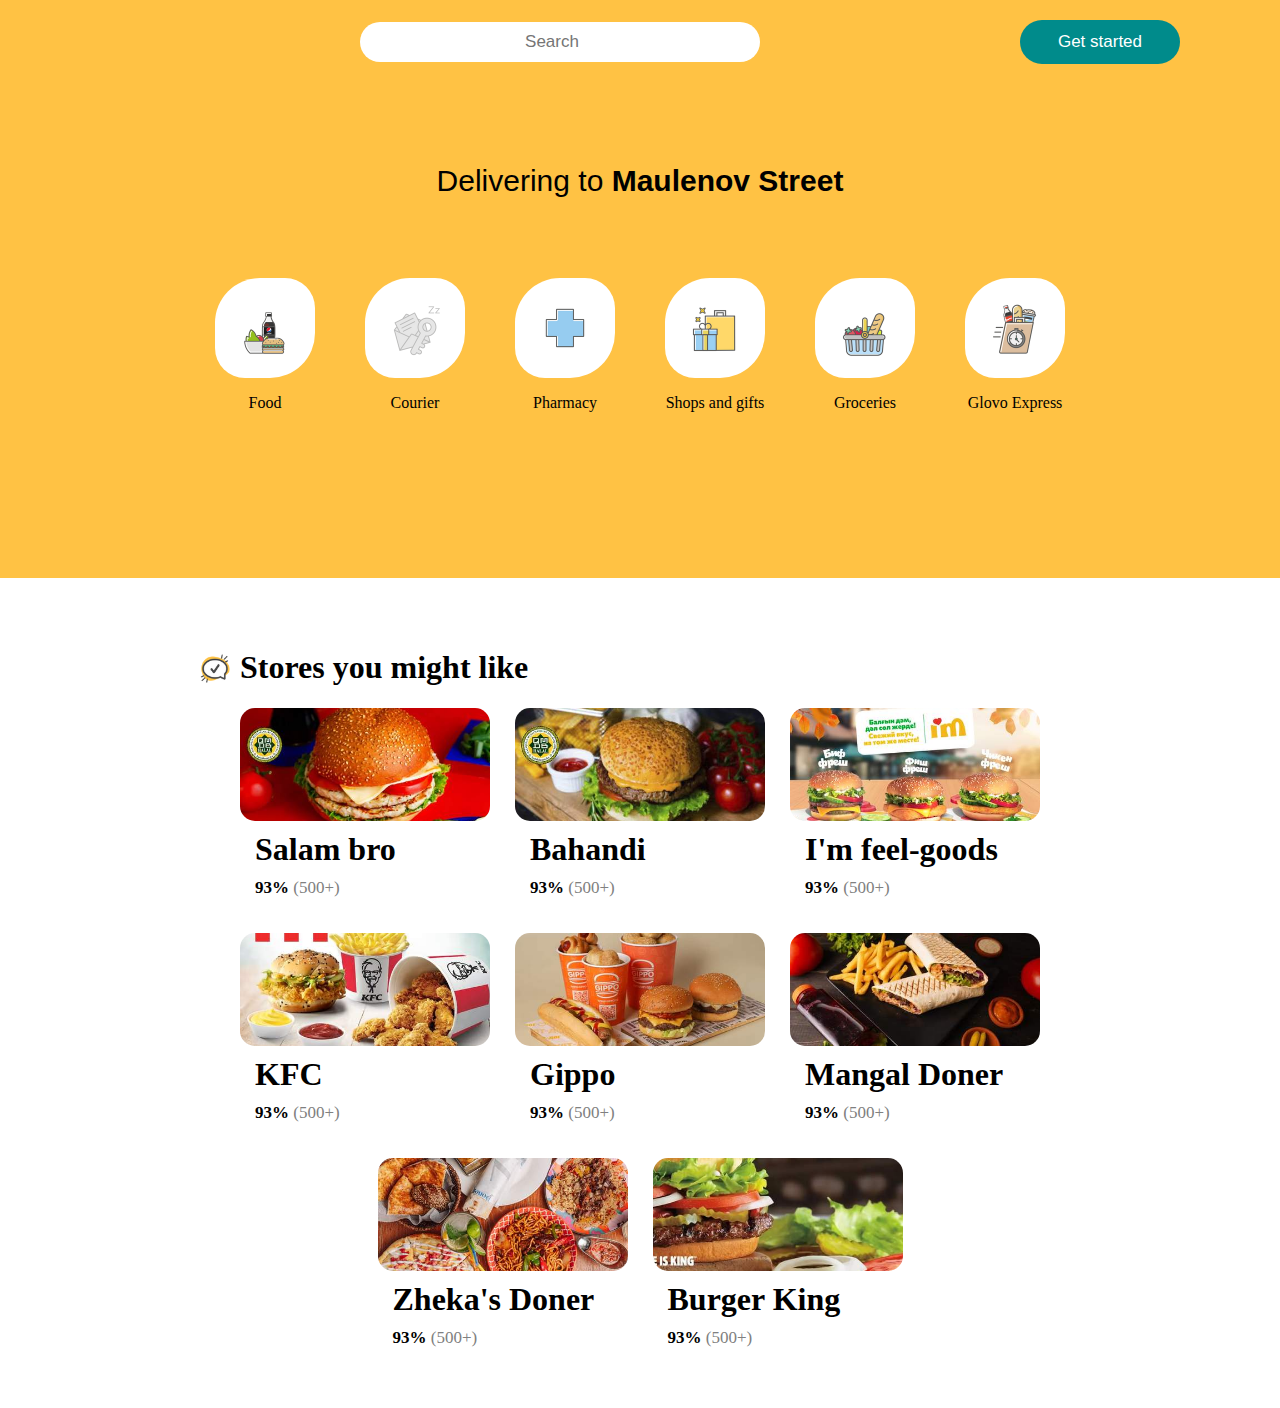
==== js/29.01.24-dom/index.html @ 17fbd137 "05,02,24" ====
<!DOCTYPE html>
  <html>
    <head>
      <title>Document Object Model</title>
      <link rel="stylesheet" href="index.css">
    </head>
    <body>
    <div class="header div">
      <header>
          <div class="header-logo">
            <img src="https://seeklogo.com/images/G/glovo-logo-AD78012757-seeklogo.com.png" alt="" class="header-img">
          </div>
          <form action="" class="header-form">
            <button><ion-icon name="search-outline" class="button-icon"></ion-icon></button>
            <input type="search" placeholder="Search" >
          </form> 
          <button id="header-button" class="header-button">Get started</button>
      </header>
      
      <section class="section-one">
        <p class="p">Delivering to <strong id="mau">Maulenov Street <ion-icon name="chevron-down-outline"></ion-icon></strong></p>
        <div class="section-divs">

          <div class="section-cards">
            <div class="section-card">
              <img src="img/14a90fd277b0e025c6c351b2ad31fb9012c7077c12f2113536be60f11d6ef08d.png" alt="" height="60px">
            </div>
            <p>Food</p>
          </div>

          <div class="section-cards">
            <div class="section-card">
              <img src="img/cadec078a9bec44b786da73e8f7034ca4dc806e8cf58b885574b497fa468d635.png" alt="" height="60px">
            </div>
            <p>Courier</p>
          </div>

          <div class="section-cards">
            <div class="section-card">
              <img src="img/6da238423ad3ff331b27beddedf65c2d055124abece110e60465cd7fc0f3ad80.png" alt="" height="60px">
            </div>
            <p>Pharmacy</p>
          </div>
          <div class="section-cards">
            <div class="section-card">
              <img src="img/0671f1e0cdda533e10c501022b1c7435ebd1714c3a8453046854e77fd9f93fc6.png" alt="" height="60px">
            </div>
            <p>Shops and gifts</p>
          </div>

          <div class="section-cards">
            <div class="section-card">
              <img src="img/36cf8e6ffe1f91e575ae013a171ce035f31dc7f8f42a7ad22e51a50482c39255.png" alt="" height="60px">
            </div>
            <p>Groceries</p>
          </div>

          <div class="section-cards">
            <div class="section-card">
              <img src="img/c9335c5a0b8cd906e338ad2e6a07026239131b6ee2a2d1a74bd377afcd1de1d7.png" alt="" height="60px">
            </div>
            <p>Glovo Express</p>
          </div>

        </div>
      </section>
    </div>
    <section class="section-two">
        <div class="section-two_images_texts">
            <img src="img/newUserRecommendationsWidgetIconLight.png" alt="" height="30px">
            <h1>Stores you might like</h1>
        </div>
        
        <div class="section-two_cards">
            <div class="section-two_card">
                <div class="section-two_card_img"></div>
                <div class="section-two_card_texts">
                    <h1>Salam bro</h1>
                    <p><strong>93% </strong><span style="color: gray;">(500+)</span></p>
                </div>
            </div>
            <div class="section-two_card">
                <div class="section-two_card_img1"></div>
                <div class="section-two_card_texts">
                    <h1>Bahandi</h1>
                    <p><strong>93% </strong><span style="color: gray;">(500+)</span></p>
                </div>
            </div>
            <div class="section-two_card">
                <div class="section-two_card_img2"></div>
                <div class="section-two_card_texts">
                    <h1>I'm feel-goods</h1>
                    <p><strong>93% </strong><span style="color: gray;">(500+)</span></p>
                </div>
            </div>
            <div class="section-two_card">
                <div class="section-two_card_img3"></div>
                <div class="section-two_card_texts">
                    <h1>KFC</h1>
                    <p><strong>93% </strong><span style="color: gray;">(500+)</span></p>
                </div>
            </div>
            <div class="section-two_card">
                <div class="section-two_card_img4"></div>
                <div class="section-two_card_texts">
                    <h1>Gippo</h1>
                    <p><strong>93% </strong><span style="color: gray;">(500+)</span></p>
                </div>
            </div>
            <div class="section-two_card">
                <div class="section-two_card_img5"></div>
                <div class="section-two_card_texts">
                    <h1>Mangal Doner</h1>
                    <p><strong>93% </strong><span style="color: gray;">(500+)</span></p>
                </div>
            </div>
            <div class="section-two_card">
                <div class="section-two_card_img6"></div>
                <div class="section-two_card_texts">
                    <h1>Zheka's Doner</h1>
                    <p><strong>93% </strong><span style="color: gray;">(500+)</span></p>
                </div>
            </div>
            <div class="section-two_card">
                <div class="section-two_card_img7"></div>
                <div class="section-two_card_texts">
                    <h1>Burger King</h1>
                    <p><strong>93% </strong><span style="color: gray;">(500+)</span></p>
                </div>
            </div>
        </div>
    </section>
        <!-- <section class="section-five">
            <h2>Menu</h2>
        </section> -->
        <script type="module" src="https://unpkg.com/ionicons@7.1.0/dist/ionicons/ionicons.esm.js"></script>
        <script nomodule src="https://unpkg.com/ionicons@7.1.0/dist/ionicons/ionicons.js"></script>
        <script src="index.js"></script>
    </body>
  </html>
---- js/29.01.24-dom/index.css ----
body{
    padding: 0;
    margin: 0;
}
.header{
    background-color: #FFC244FF;
}
header{
    display: flex;
    flex-direction: row;
    justify-content: space-between;
    align-items: center;
    padding: 20px 100px;
}

.header-img{
    height: 50px;
}
.header-form button{
    border: none;
    background: transparent;
    position: absolute;
    left: 130px;
    color: gray;
}
.button-icon{
    width: 20px;
    height: 20px;
}
.header-form{
    position: relative;
    display: flex;
    align-items: center;
}
.header-form input{
    width: 400px;
    padding: 10px;
    border-radius: 30px;
    border: none;
    text-align: center;
    font-size: 17px;
}

.header-button{
    width: 160px;
    padding: 12px;
    border-radius: 30px;
    border: none;
    background-color: darkcyan;
    color: white;
    font-size: 17px;
}
.section-one{
    display: flex;
    flex-direction: column;
    justify-content: center;
    align-items: center;
    text-align: center;
    padding-top: 50px;
    padding-bottom: 100px;
}
.p{
    font-size: 30px;
    font-family: "Glovo","Arial","Helvetica Neue",Helvetica,sans-serif;
    width: 450px;
    margin-bottom: 80px;
}
.section-divs{
    display: flex;
    flex-direction: row;
    justify-content: space-between;
    align-items: center;
    padding-bottom: 50px;
}
.section-cards{
    display: flex;
    flex-direction: column;
    justify-content: center;
    align-items: center;
    width: 150px;
}
.section-card{
    background-color: white;
    width: 100px;
    height: 100px;
    border-radius: 45% 30%;
    display: flex;
    justify-content: center;
    align-items: center;
}

.section-two{
    margin: 50px 200px;
    display: flex;
    flex-direction: column;

}
.section-two_images_texts{
    display: flex;
    flex-direction: row;
    justify-content: start;
    align-items: center;
    gap: 10px;
}
.section-two_cards{
    display: flex;
    flex-direction: row;
    justify-content: center;
    flex-wrap: wrap;
    gap: 25px;
    width: 100%;
}
.section-two_card{
    display: flex;
    flex-direction: column;
    background: transparent;
    width: 250px;
    height: 200px;
}
.section-two_card_img{
    width: 100%;
    height: 70%;
    background-image: url(img/9d4c128096139dd00ebaf2e09af5c630333497e0fa861a1ad0bb69d981697c48.jpg);
    background-size: cover;
    background-position: center;
    border-radius: 15px;
}
.section-two_card_texts{
    margin: 0;
    padding: 0;
}
.section-two_card_texts h1{
    margin-top: 10px;
    margin-bottom: 10px;
    margin-left: 15px;
    font-weight: 900;
    
}
.section-two_card_texts p{
    margin-top: 10px;
    margin-bottom: 10px;
    margin-left: 15px;
    font-size: 17px;
}

.section-two_card_img1{
    width: 100%;
    height: 70%;
    background-image: url(img/1b83179e9b3d0e87b2bcd473e8b42f617f8607ef5f12e2a7a044d506e70aa076.jpg);
    background-size: cover;
    background-position: center;
    border-radius: 15px;
}

.section-two_card_img2{
    width: 100%;
    height: 70%;
    background-image: url(img//13f9c3a9d078f55ec50eef46067dfc8c2fdc75a6b9ee3cf9cc385d8ee21a32ca.jpg);
    background-size: cover;
    background-position: center;
    border-radius: 15px;
}

.section-two_card_img3{
    width: 100%;
    height: 70%;
    background-image: url(img/d4648d512c4a987f61349dc7f086328f332ef6a719b63bde68f83512ad923aef.jpg);
    background-size: cover;
    background-position: center;
    border-radius: 15px;
}

.section-two_card_img4{
    width: 100%;
    height: 70%;
    background-image: url(img/ab06a44ae442c05ff2ed59e2b1b9bbe492c5499a826e8787a8535971eadac6b2.jpg);
    background-size: cover;
    background-position: center;
    border-radius: 15px;
}

.section-two_card_img5{
    width: 100%;
    height: 70%;
    background-image: url(img/267157c8141ecebc7316ae9b146c2e4c01d055bd7202fcc058630beda6972da5.jpg);
    background-size: cover;
    background-position: center;
    border-radius: 15px;
}

.section-two_card_img6{
    width: 100%;
    height: 70%;
    background-image: url(img/e4162688396f7915ec6a5d5888d2db650b4e5aca0ebdb00c77d0940d37f74438.jpg);
    background-size: cover;
    background-position: center;
    border-radius: 15px;
}

.section-two_card_img7{
    width: 100%;
    height: 70%;
    background-image: url(img/50b0efb192619699c322276512203f519d994877da764c1053f691a8ffd407a3.jpg);
    background-size: cover;
    background-position: center;
    border-radius: 15px;
}
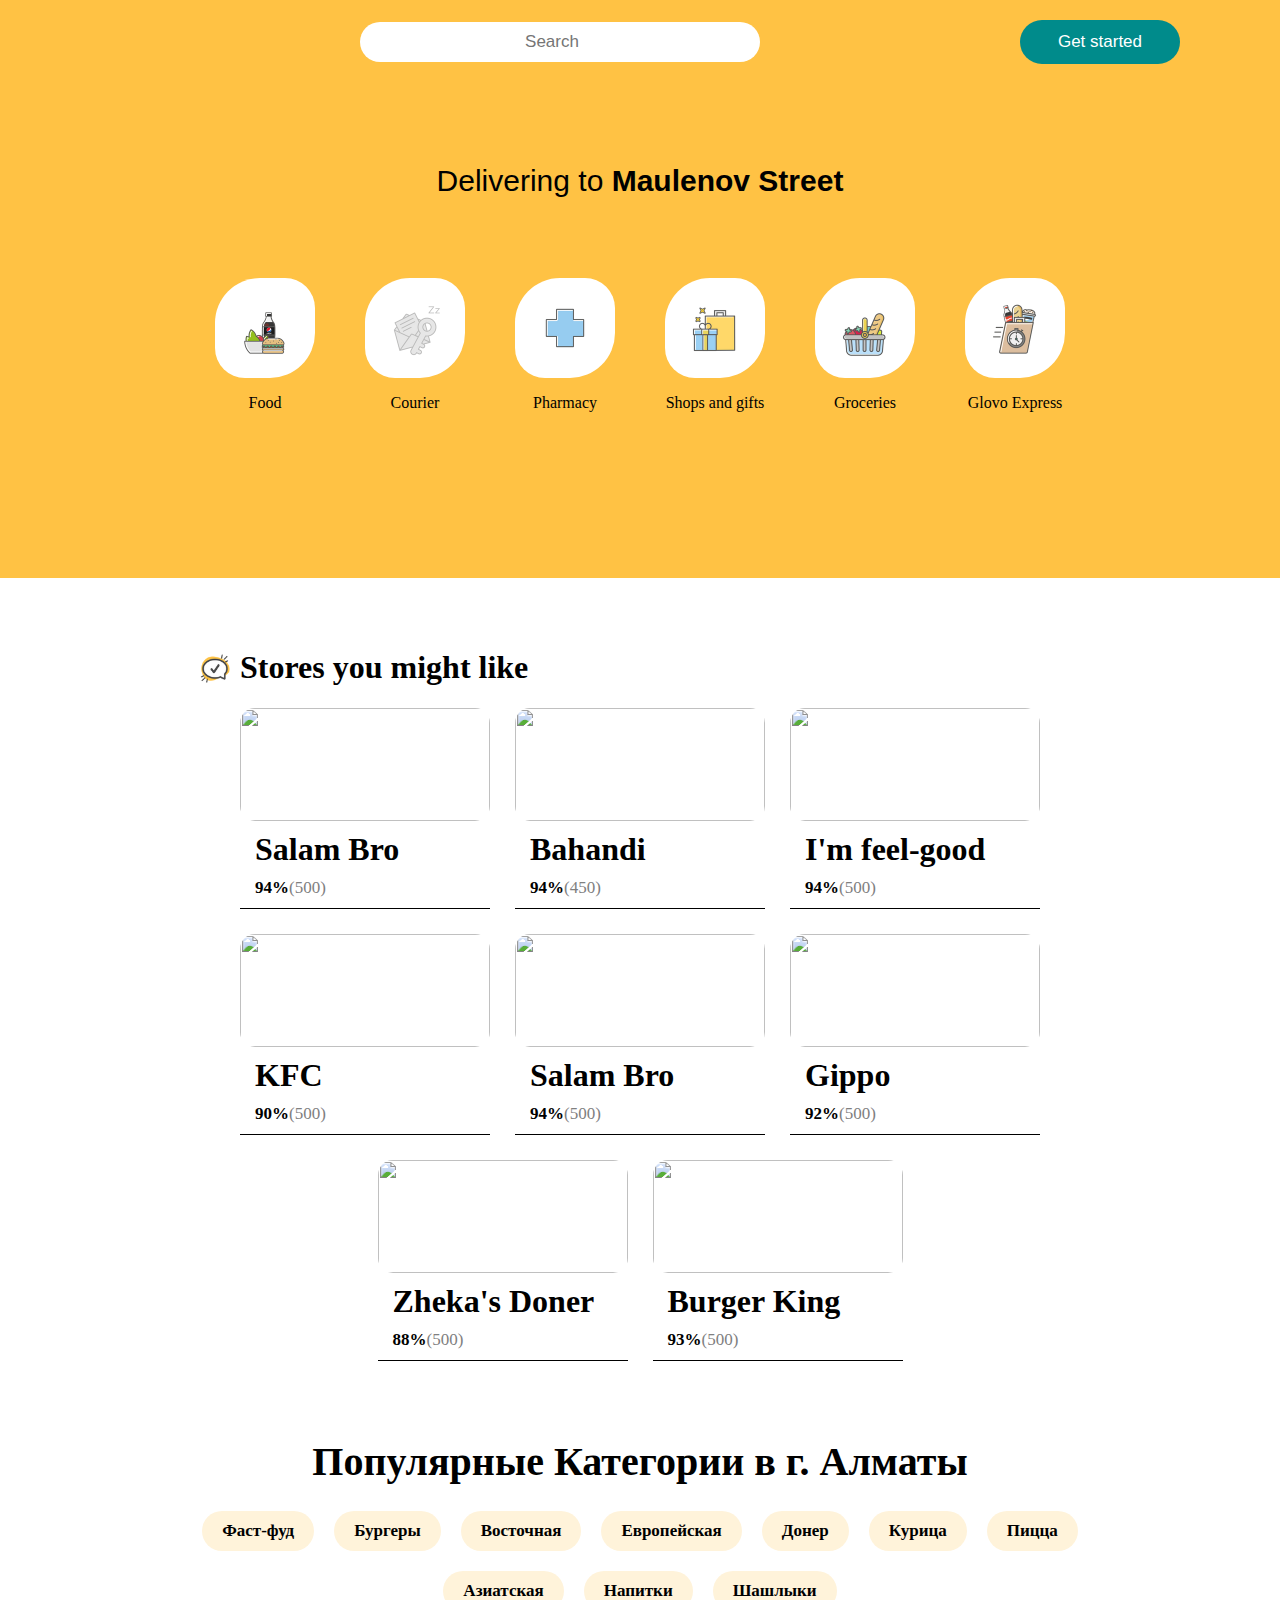
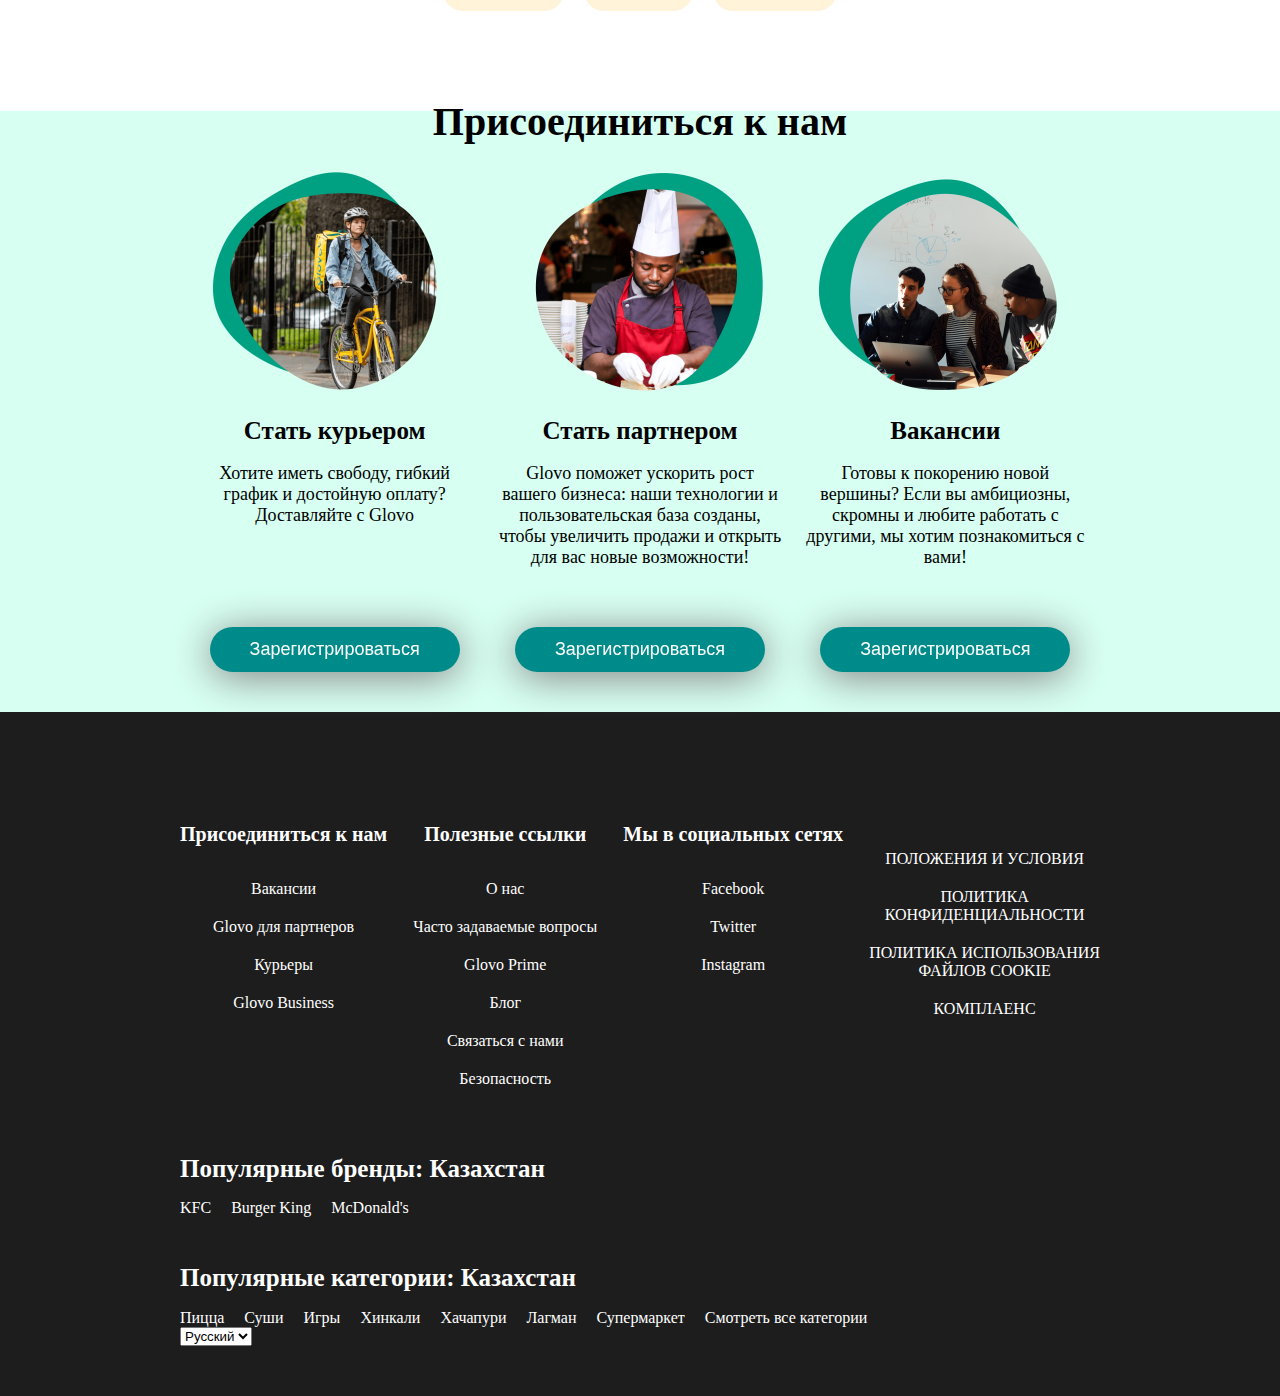
==== commit 6ace2a5b: "08.02.24" ====
--- a/js/29.01.24-dom/index.html
+++ b/js/29.01.24-dom/index.html
@@ -23,7 +23,7 @@
 
           <div class="section-cards">
             <div class="section-card">
-              <img src="img/14a90fd277b0e025c6c351b2ad31fb9012c7077c12f2113536be60f11d6ef08d.png" alt="" height="60px">
+              <img src="img/14a90fd277b0e025c6c351b2ad31fb9012c7077c12f2113536be60f11d6ef08d.png" alt="" height="60px" class="section-img">
             </div>
             <p>Food</p>
           </div>
@@ -72,67 +72,215 @@
         </div>
         
         <div class="section-two_cards">
-            <div class="section-two_card">
-                <div class="section-two_card_img"></div>
+            <!-- <div class="section-two_card">
+                <div class="section-two_card_img section-two_img">
+                    <a href="salambro.html">
+                        <img src="img/9d4c128096139dd00ebaf2e09af5c630333497e0fa861a1ad0bb69d981697c48.jpg" alt="" class="section-two_ioimg">
+                    </a>
+                </div>
                 <div class="section-two_card_texts">
                     <h1>Salam bro</h1>
                     <p><strong>93% </strong><span style="color: gray;">(500+)</span></p>
                 </div>
             </div>
-            <div class="section-two_card">
-                <div class="section-two_card_img1"></div>
+
+            <div class="section-two_card">
+                <div class="section-two_card_img section-two_img">
+                    <img src="img/1b83179e9b3d0e87b2bcd473e8b42f617f8607ef5f12e2a7a044d506e70aa076.jpg" alt="" class="section-two_ioimg">
+                </div>
                 <div class="section-two_card_texts">
                     <h1>Bahandi</h1>
                     <p><strong>93% </strong><span style="color: gray;">(500+)</span></p>
                 </div>
             </div>
-            <div class="section-two_card">
-                <div class="section-two_card_img2"></div>
+
+            <div class="section-two_card ">
+                <div class="section-two_card_img section-two_img">
+                    <img src="img//13f9c3a9d078f55ec50eef46067dfc8c2fdc75a6b9ee3cf9cc385d8ee21a32ca.jpg" alt="" class="section-two_ioimg">
+                </div>
                 <div class="section-two_card_texts">
                     <h1>I'm feel-goods</h1>
                     <p><strong>93% </strong><span style="color: gray;">(500+)</span></p>
                 </div>
             </div>
-            <div class="section-two_card">
-                <div class="section-two_card_img3"></div>
+
+            <div class="section-two_card">
+                <div class="section-two_card_img section-two_img">
+                    <img src="img/d4648d512c4a987f61349dc7f086328f332ef6a719b63bde68f83512ad923aef.jpg" alt="" class="section-two_ioimg">
+                </div>
                 <div class="section-two_card_texts">
                     <h1>KFC</h1>
                     <p><strong>93% </strong><span style="color: gray;">(500+)</span></p>
                 </div>
             </div>
-            <div class="section-two_card">
-                <div class="section-two_card_img4"></div>
+
+            <div class="section-two_card">
+                <div class="section-two_card_img section-two_img">
+                    <img src="img/ab06a44ae442c05ff2ed59e2b1b9bbe492c5499a826e8787a8535971eadac6b2.jpg" alt="" class="section-two_ioimg">
+                </div>
                 <div class="section-two_card_texts">
                     <h1>Gippo</h1>
                     <p><strong>93% </strong><span style="color: gray;">(500+)</span></p>
                 </div>
             </div>
-            <div class="section-two_card">
-                <div class="section-two_card_img5"></div>
-                <div class="section-two_card_texts">
+
+            <div class="section-two_card">
+                <div class="section-two_card_img section-two_img">
+                    <img src="img/267157c8141ecebc7316ae9b146c2e4c01d055bd7202fcc058630beda6972da5.jpg" alt="" class="section-two_ioimg">
+                </div>
+                <div class="section-two_card_texts ">
                     <h1>Mangal Doner</h1>
                     <p><strong>93% </strong><span style="color: gray;">(500+)</span></p>
                 </div>
             </div>
-            <div class="section-two_card">
-                <div class="section-two_card_img6"></div>
-                <div class="section-two_card_texts">
+
+            <div class="section-two_card">
+                <div class="section-two_card_img section-two_img">
+                    <img src="img/e4162688396f7915ec6a5d5888d2db650b4e5aca0ebdb00c77d0940d37f74438.jpg" alt="" class="section-two_ioimg">
+                </div>
+                <div class="section-two_card_texts ">
                     <h1>Zheka's Doner</h1>
                     <p><strong>93% </strong><span style="color: gray;">(500+)</span></p>
                 </div>
             </div>
-            <div class="section-two_card">
-                <div class="section-two_card_img7"></div>
-                <div class="section-two_card_texts">
+
+            <div class="section-two_card">
+                <div class="section-two_card_img section-two_img">
+                    <img src="img/50b0efb192619699c322276512203f519d994877da764c1053f691a8ffd407a3.jpg" alt="" class="section-two_ioimg">
+                </div>
+                <div class="section-two_card_texts ">
                     <h1>Burger King</h1>
                     <p><strong>93% </strong><span style="color: gray;">(500+)</span></p>
                 </div>
-            </div>
+            </div> -->
         </div>
     </section>
-        <!-- <section class="section-five">
-            <h2>Menu</h2>
-        </section> -->
+
+    <section class="section-population">
+        <img src="https://glovoapp.com/images/landing/cities.svg" alt="">
+        <h1 class="section-population-texts">Популярные Категории в г. Алматы</h1>
+        <div class="section-population-categories">
+            <p><strong>Фаст-фуд</strong></p>
+            <p><strong>Бургеры</strong></p>
+            <p><strong>Восточная</strong></p>
+            <p><strong>Европейская</strong></p>
+            <p><strong>Донер</strong></p>
+            <p><strong>Курица</strong></p>
+            <p><strong>Пицца</strong></p>
+            <p><strong>Азиатская</strong></p>
+            <p><strong>Напитки</strong></p>
+            <p><strong>Шашлыки</strong></p>
+        </div>
+    </section>   
+
+    <section class="section-three">
+        <div class="joinus-section">
+            <img src="https://glovoapp.com/images/corporate-container/together-opt.svg" alt="">
+            <h1 class="joinus-section-text">Присоединиться к нам</h1>
+            <div class="join-us-details">
+
+                <div class="join-us-details-container">
+                    <div class="join-us-details-divs">
+                        <img src="img/rider-image-opt.png" alt="">
+                        <h3>Стать курьером</h3>
+                        <p>Хотите иметь свободу, гибкий график и достойную оплату? Доставляйте с Glovo</p>
+                    </div>
+                    <button>Зарегистрироваться</button>
+                </div>
+
+                <div class="join-us-details-container">
+                    <div class="join-us-details-divs">
+                        <img src="img/partners-image-opt.png" alt="">
+                        <h3>Стать партнером</h3>
+                        <p>Glovo поможет ускорить рост вашего бизнеса: наши технологии и пользовательская база созданы, чтобы увеличить продажи и открыть для вас новые возможности!</p>
+                    </div>
+                    <button>Зарегистрироваться</button>
+                </div>
+
+                <div class="join-us-details-container">
+                    <div class="join-us-details-divs">
+                        <img src="img/careers-image-opt.png" alt="">
+                        <h3>Вакансии</h3>
+                        <p>Готовы к покорению новой вершины? Если вы амбициозны, скромны и любите работать с другими, мы хотим познакомиться с вами!</p>
+                    </div>
+                    <button>Зарегистрироваться</button>
+                </div>
+            </div>
+        </div>
+    </section>
+
+    <footer>
+        <div class="footer-elemnts">
+            <div class="footer-logo">
+                <img src="https://seeklogo.com/images/G/glovo-logo-AD78012757-seeklogo.com.png" alt="" height="40px">
+            </div>
+                <div class="footer-texts">
+                    <div class="footer-text">
+                        <h1>Присоединиться к нам</h1>
+                        <p>Вакансии</p>
+                        <p>Glovo для партнеров</p>
+                        <p>Курьеры</p>
+                        <p>Glovo Business</p>
+                    </div>
+                
+                    <div class="footer-text">
+                        <h1>Полезные ссылки</h1>
+                        <a href="">О нас</a>
+                        <a href="">Часто задаваемые вопросы</a>
+                        <a href="">Glovo Prime</a>
+                        <a href="">Блог</a>
+                        <a href="">Связаться с нами</a>
+                        <a href="">Безопасность</a>
+                    </div>
+                
+                    <div class="footer-text">
+                        <h1>Мы в социальных сетях</h1>
+                        <a href="">Facebook</a>
+                        <a href="">Twitter</a>
+                        <a href="">Instagram</a>
+                    </div>
+                
+                    <div class="footer-text">
+                        <img src="https://glovoapp.com/images/app_store/download-button-new.svg" alt="">
+                        <img src="https://glovoapp.com/images/google_play/download-button-new.svg" alt="" style="background-color: black;">
+                        <a href="">ПОЛОЖЕНИЯ И УСЛОВИЯ</a>
+                        <a href="">ПОЛИТИКА <br>КОНФИДЕНЦИАЛЬНОСТИ</a>
+                        <a href="">ПОЛИТИКА ИСПОЛЬЗОВАНИЯ <br>ФАЙЛОВ COOKIE</a>
+                        <a href="">КОМПЛАЕНС</a>
+                    </div>
+                </div>
+        </div>
+        <div class="footer-popular">
+            <div class="footer-popular-brends">
+                <h1>Популярные бренды: Казахстан</h1>
+                <div class="footer-popular-brends-texts">
+                    <a href="">KFC</a>
+                    <a href="">Burger King</a>
+                    <a href="">McDonald's</a>
+                </div>
+            </div>
+            <div class="footer-popular-categories">
+                <h1>Популярные категории: Казахстан</h1>
+                <div class="footer-popular-categories-texts">
+                    <a href="">Пицца</a>
+                    <a href="">Суши</a>
+                    <a href="">Игры</a>
+                    <a href="">Хинкали</a>
+                    <a href="">Хачапури</a>
+                    <a href="">Лагман</a>
+                    <a href="">Супермаркет</a>
+                    <a href="">Смотреть все категории</a>
+                </div>
+            </div>
+            <form action="">
+                <select name="" id="">
+                    <option value="">Русский</option>
+                    <option value=""></option>
+                    <option value=""></option>
+                </select>
+            </form>
+        </div>
+    </footer>
         <script type="module" src="https://unpkg.com/ionicons@7.1.0/dist/ionicons/ionicons.esm.js"></script>
         <script nomodule src="https://unpkg.com/ionicons@7.1.0/dist/ionicons/ionicons.js"></script>
         <script src="index.js"></script>
--- a/js/29.01.24-dom/index.css
+++ b/js/29.01.24-dom/index.css
@@ -106,6 +106,7 @@
     display: flex;
     flex-direction: row;
     justify-content: center;
+    align-items: center;
     flex-wrap: wrap;
     gap: 25px;
     width: 100%;
@@ -120,11 +121,19 @@
 .section-two_card_img{
     width: 100%;
     height: 70%;
-    background-image: url(img/9d4c128096139dd00ebaf2e09af5c630333497e0fa861a1ad0bb69d981697c48.jpg);
     background-size: cover;
-    background-position: center;
+    overflow: hidden;
     border-radius: 15px;
-}
+    
+}
+.section-two_ioimg{
+    width: 100%;
+    height: 100%;
+    /* transition: transform .15s ease-in-out; */
+}
+/* .section-two_ioimg:hover{
+    transform: scale(1.05);
+} */
 .section-two_card_texts{
     margin: 0;
     padding: 0;
@@ -142,66 +151,189 @@
     margin-left: 15px;
     font-size: 17px;
 }
-
-.section-two_card_img1{
+.section-population{
+    display: flex;
+    flex-direction: column;
+    justify-content: center;
+    align-items: center;
+    width: 70%;
+    margin: auto;
+}
+.section-population-texts{
+    font-size: 40px;
+}
+
+.section-population-categories{
+    display: flex;
+    flex-direction: row;
+    justify-content: center;
+    align-items: center;
+    flex-wrap: wrap;
+    gap: 20px;
+}
+.section-population-categories p{
+    background-color: #FFF3DAFF;
+    padding: 10px 20px;
+    width: auto;
+    text-align: center;
+    border-radius: 25px;
+    margin: 0;
+    font-size: 17px;
+    font-weight: 400;
+}
+.section-three{
+    background-color: rgb(215, 255, 242);
+}
+.joinus-section{
+    display: flex;
+    flex-direction: column;
+    justify-content: center;
+    align-items: center;
+    width: 70%;
+    margin: auto;
+    margin-top: 100px;
+    position: relative;
+    bottom: 40px;
+}
+.joinus-section-text{
+    font-size: 40px;
+}
+.join-us-details{
     width: 100%;
-    height: 70%;
-    background-image: url(img/1b83179e9b3d0e87b2bcd473e8b42f617f8607ef5f12e2a7a044d506e70aa076.jpg);
-    background-size: cover;
-    background-position: center;
-    border-radius: 15px;
-}
-
-.section-two_card_img2{
-    width: 100%;
-    height: 70%;
-    background-image: url(img//13f9c3a9d078f55ec50eef46067dfc8c2fdc75a6b9ee3cf9cc385d8ee21a32ca.jpg);
-    background-size: cover;
-    background-position: center;
-    border-radius: 15px;
-}
-
-.section-two_card_img3{
-    width: 100%;
-    height: 70%;
-    background-image: url(img/d4648d512c4a987f61349dc7f086328f332ef6a719b63bde68f83512ad923aef.jpg);
-    background-size: cover;
-    background-position: center;
-    border-radius: 15px;
-}
-
-.section-two_card_img4{
-    width: 100%;
-    height: 70%;
-    background-image: url(img/ab06a44ae442c05ff2ed59e2b1b9bbe492c5499a826e8787a8535971eadac6b2.jpg);
-    background-size: cover;
-    background-position: center;
-    border-radius: 15px;
-}
-
-.section-two_card_img5{
-    width: 100%;
-    height: 70%;
-    background-image: url(img/267157c8141ecebc7316ae9b146c2e4c01d055bd7202fcc058630beda6972da5.jpg);
-    background-size: cover;
-    background-position: center;
-    border-radius: 15px;
-}
-
-.section-two_card_img6{
-    width: 100%;
-    height: 70%;
-    background-image: url(img/e4162688396f7915ec6a5d5888d2db650b4e5aca0ebdb00c77d0940d37f74438.jpg);
-    background-size: cover;
-    background-position: center;
-    border-radius: 15px;
-}
-
-.section-two_card_img7{
-    width: 100%;
-    height: 70%;
-    background-image: url(img/50b0efb192619699c322276512203f519d994877da764c1053f691a8ffd407a3.jpg);
-    background-size: cover;
-    background-position: center;
-    border-radius: 15px;
+    display: flex;
+    flex-direction: row;
+    justify-content: center;
+    align-items: center;
+    gap: 20px;
+}
+.join-us-details-container{
+    height: 500px;
+    width: 40%;
+    display: flex;
+    flex-direction: column;
+    justify-content: space-between;
+    align-items: center;
+}
+.join-us-details-divs{
+    display: flex;
+    flex-direction: column;
+    justify-content: center;
+    align-items: center;
+}
+.join-us-details-divs h3{
+    font-size: 25px;
+    margin-bottom: 0;
+}
+
+.join-us-details-divs p{
+    font-size: 18px;
+    text-align: center;
+
+}
+
+.join-us-details-container button{
+    padding: 12px;
+    width: 250px;
+    font-size: 18px;
+    background-color: darkcyan;
+    filter: drop-shadow(0px 5px 20px gray);
+    border: none;
+    border-radius: 25px;
+    color: white;
+}
+
+footer{
+    display: flex;
+    flex-direction: column;
+    justify-content: space-between;
+    background-color: #1D1D1DFF;
+    padding: 50px 180px;
+}
+.footer-elemnts{
+    display: flex;
+    flex-direction: column;
+    justify-content: start;
+    gap: 30px;
+}
+
+.footer-texts{
+    display: flex;
+    flex-direction: row;
+    justify-content: space-between;
+    align-items: start;
+}
+.footer-text{
+    display: flex;
+    flex-direction: column;
+    justify-content: center;
+    align-items: center;
+    text-align: center;
+    gap: 20px;
+    color: white;
+}
+.footer-text h1{
+    color: white;
+    font-size: 20px;
+}
+
+.footer-text a{
+    text-decoration: none;
+    color: white;
+}
+.footer-text p{
+    margin: 0;
+    padding: 0;
+}
+
+.footer-popular{
+    display: flex;
+    flex-direction: column;
+    justify-content: center;
+    align-items: start;
+    margin-top: 50px;
+}
+
+.footer-popular-brends{
+    display: flex;
+    flex-direction: column;
+    color: white;
+}
+
+.footer-popular-brends h1{
+    font-size: 25px;
+}
+
+.footer-popular-brends-texts{
+    display: flex;
+    flex-direction: row;
+    justify-content: start;
+    gap: 20px;
+    color: white;
+}
+
+.footer-popular-brends-texts a{
+    text-decoration: none;
+    color: white;
+}
+
+.footer-popular-categories{
+    display: flex;
+    flex-direction: column;
+    color: white;
+    margin-top: 30px;
+}
+
+.footer-popular-categories-texts{
+    display: flex;
+    flex-direction: row;
+    justify-content: start;
+    gap: 20px;
+    color: white;
+}
+.footer-popular-categories h1{
+    font-size: 25px;
+}
+.footer-popular-categories-texts a{
+    text-decoration: none;
+    color: white;
 }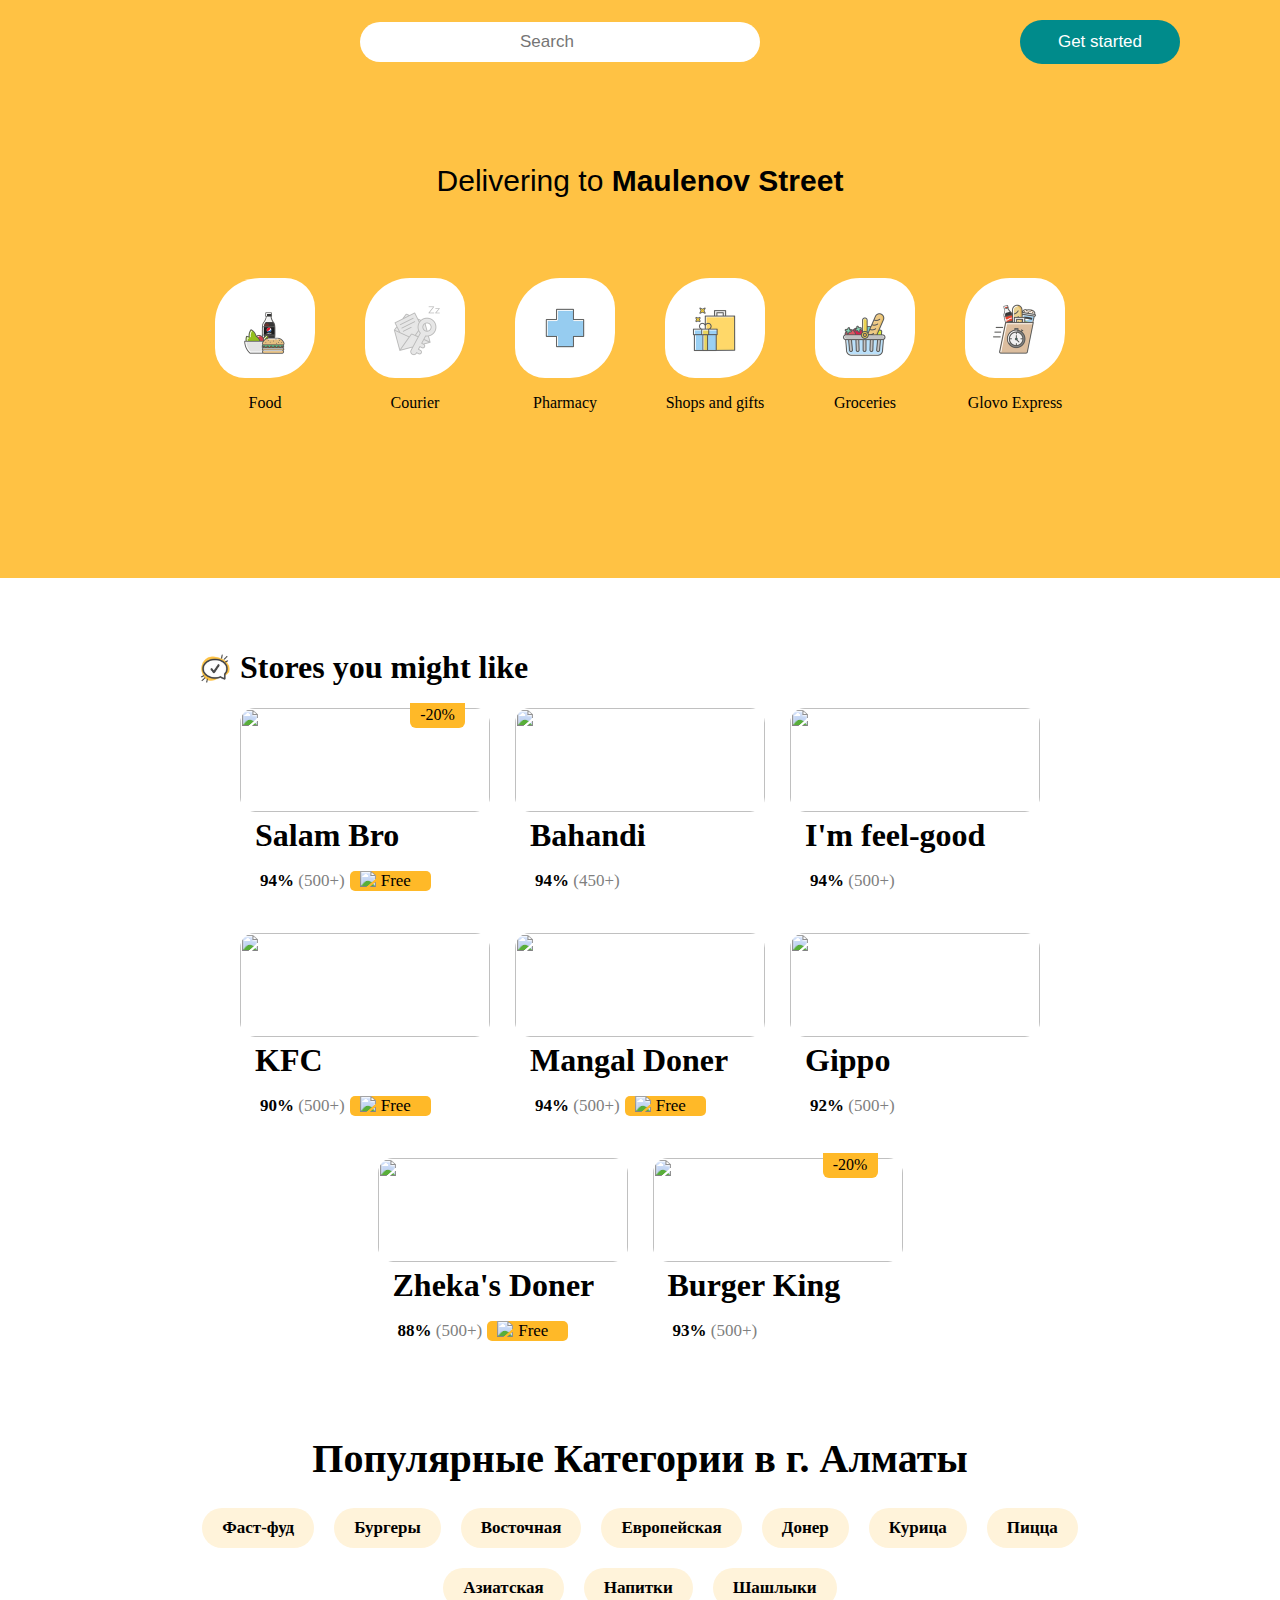
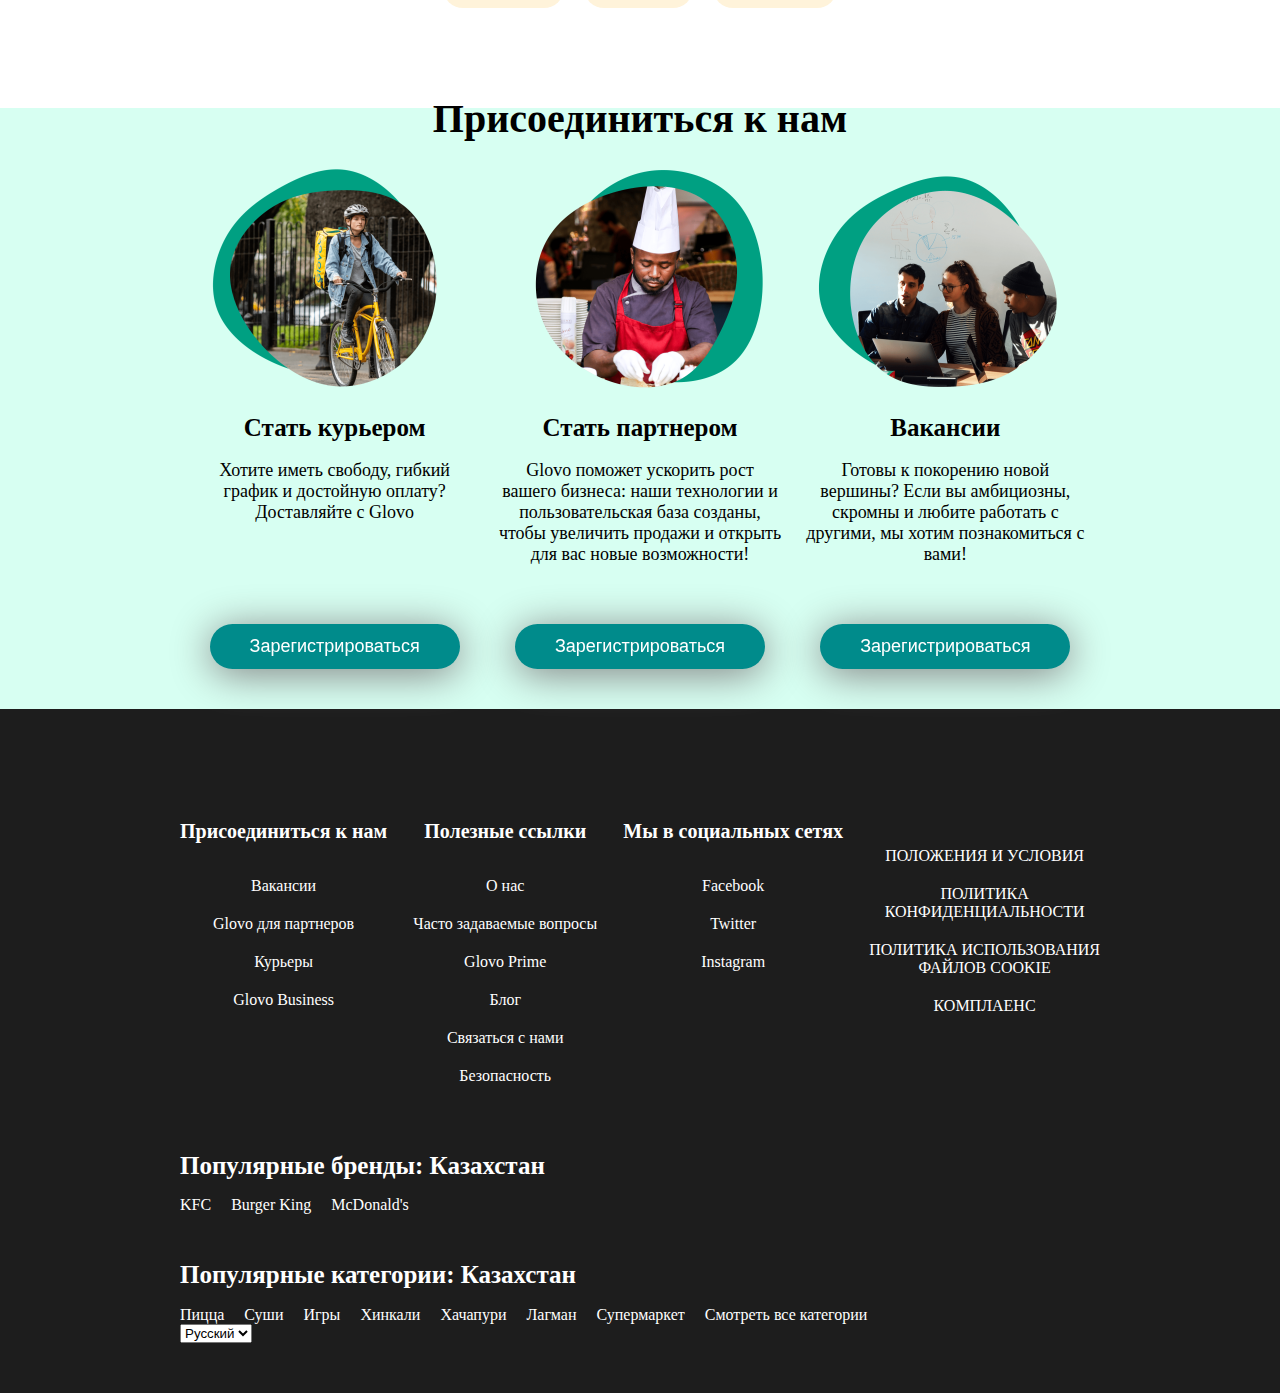
==== commit 878a5718: "html" ====
--- a/js/29.01.24-dom/index.html
+++ b/js/29.01.24-dom/index.html
@@ -11,8 +11,8 @@
             <img src="https://seeklogo.com/images/G/glovo-logo-AD78012757-seeklogo.com.png" alt="" class="header-img">
           </div>
           <form action="" class="header-form">
-            <button><ion-icon name="search-outline" class="button-icon"></ion-icon></button>
-            <input type="search" placeholder="Search" >
+            <button class="header-form-button"><ion-icon name="search-outline" class="button-icon"></ion-icon></button>
+            <input type="search" placeholder="Search" class="header-form-input">
           </form> 
           <button id="header-button" class="header-button">Get started</button>
       </header>
@@ -80,7 +80,11 @@
                 </div>
                 <div class="section-two_card_texts">
                     <h1>Salam bro</h1>
-                    <p><strong>93% </strong><span style="color: gray;">(500+)</span></p>
+                    
+                    <div class="section-two_card_texts-text">
+                        <img src="https://images.deliveryhero.io/image/customer-assets-glovo/store_ratings/rating_excellent.png?t=W3siYXV0byI6eyJxIjoibG93In19LHsicmVzaXplIjp7IndpZHRoIjo0MCwiaGVpZ2h0Ijo0MH19XQ==" alt="" height="25px">
+                        <p><strong>93% </strong><span style="color: gray;">(500+)</span></p>
+                    </div>
                 </div>
             </div>
 
@@ -152,8 +156,8 @@
                     <h1>Burger King</h1>
                     <p><strong>93% </strong><span style="color: gray;">(500+)</span></p>
                 </div>
-            </div> -->
-        </div>
+            </div>-->
+        </div> 
     </section>
 
     <section class="section-population">
@@ -285,4 +289,6 @@
         <script nomodule src="https://unpkg.com/ionicons@7.1.0/dist/ionicons/ionicons.js"></script>
         <script src="index.js"></script>
     </body>
-  </html>+  </html>
+
+  --- a/js/29.01.24-dom/index.css
+++ b/js/29.01.24-dom/index.css
@@ -16,7 +16,7 @@
 .header-img{
     height: 50px;
 }
-.header-form button{
+.header-form-button{
     border: none;
     background: transparent;
     position: absolute;
@@ -32,12 +32,13 @@
     display: flex;
     align-items: center;
 }
-.header-form input{
+.header-form-input{
     width: 400px;
     padding: 10px;
     border-radius: 30px;
     border: none;
-    text-align: center;
+    /* text-align: center; */
+    padding-left: 160px;
     font-size: 17px;
 }
 
@@ -93,7 +94,6 @@
     margin: 50px 200px;
     display: flex;
     flex-direction: column;
-
 }
 .section-two_images_texts{
     display: flex;
@@ -129,27 +129,43 @@
 .section-two_ioimg{
     width: 100%;
     height: 100%;
-    /* transition: transform .15s ease-in-out; */
-}
-/* .section-two_ioimg:hover{
-    transform: scale(1.05);
-} */
+}
 .section-two_card_texts{
     margin: 0;
     padding: 0;
 }
+.section-two_card_texts-text{
+    display: flex;
+    flex-direction: row;
+    align-items: center;
+    justify-content: start;
+    margin-left: 15px;
+    margin-top: 0;
+    gap: 5px;
+}
 .section-two_card_texts h1{
-    margin-top: 10px;
-    margin-bottom: 10px;
+    margin-top: 5px;
+    margin-bottom: 0px;
     margin-left: 15px;
     font-weight: 900;
     
 }
 .section-two_card_texts p{
-    margin-top: 10px;
-    margin-bottom: 10px;
-    margin-left: 15px;
     font-size: 17px;
+}
+
+.div-sk{
+    background-color: #FFB928FF;
+    height: 25px;
+    width: 55px;
+    position: absolute;
+    display: flex;
+    justify-content: center;
+    align-items: center;
+    left: 170px;
+    z-index: 1;
+    top: -5px;
+    border-radius: 0px 0px 6px 6px;
 }
 .section-population{
     display: flex;
